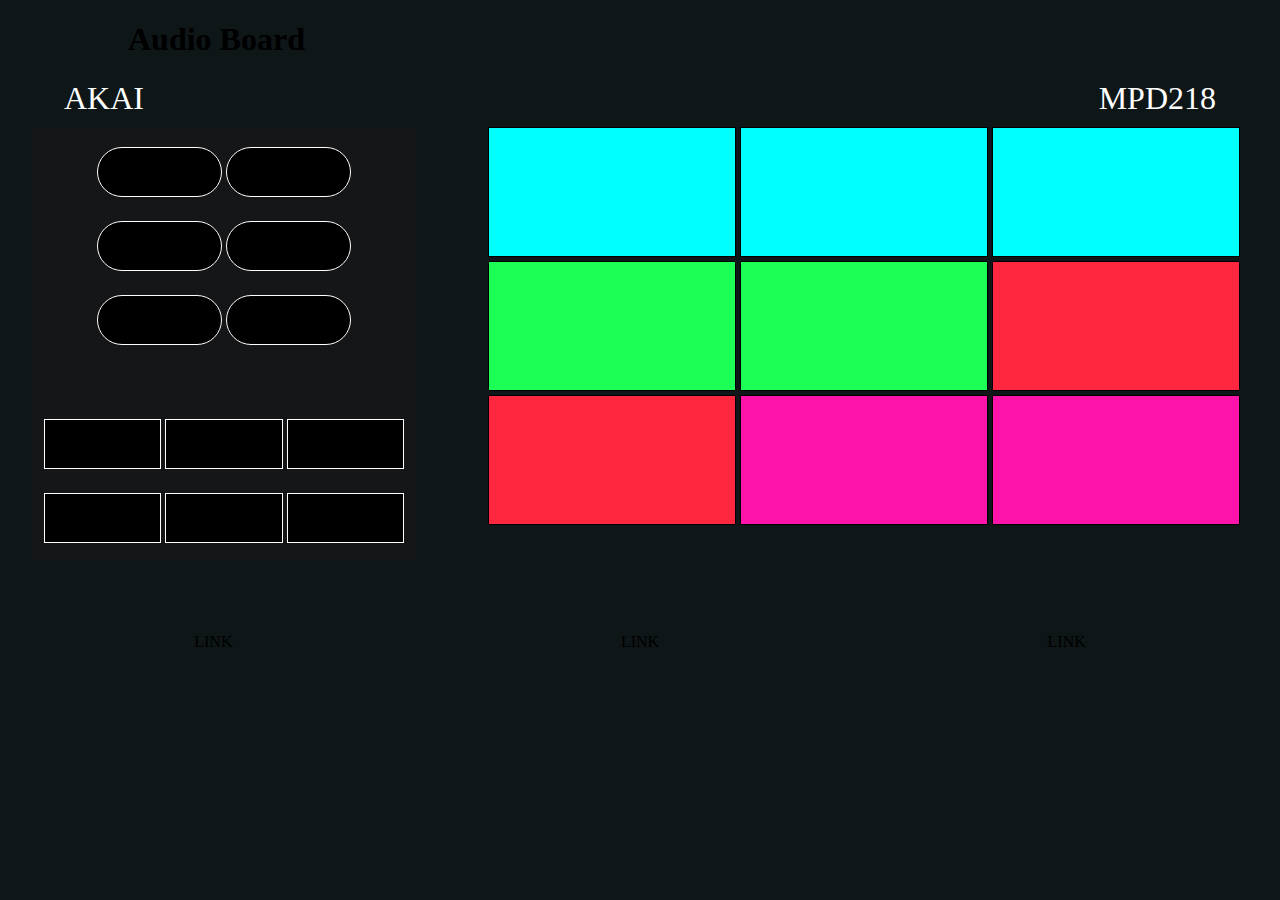
==== drumkit/drumkit.html @ c0fdc21f "inital css setup" ====
<!DOCTYPE html>
<html lang="en">
<head>
  <meta charset="UTF-8">
  <link rel="stylesheet" href="drumkit.css">
  <title>JS-30 - Drumkit</title>
</head>
<body>
  
  <header class="header">
    <h1>Audio Board</h1>
  </header>
  <div class="title">
    <div class="model">AKAI</div>
    <div class="brand">MPD218</div>
  </div>
  <section class="mainsection">
    <div class="side-container">
      <div class="audio-tuner">
        <div class="audio-kit-tuners" id=""></div>
        <div class="audio-kit-tuners" id=""></div>
        <div class="audio-kit-tuners" id=""></div>
        <div class="audio-kit-tuners" id=""></div>
        <div class="audio-kit-tuners" id=""></div>
        <div class="audio-kit-tuners" id=""></div>
      </div>
      <div class="audio-buttons">
        <div class="audio-kit-buttons" id=""></div>
        <div class="audio-kit-buttons" id=""></div>
        <div class="audio-kit-buttons" id=""></div>
        <div class="audio-kit-buttons" id=""></div>
        <div class="audio-kit-buttons" id=""></div>
        <div class="audio-kit-buttons" id=""></div>
      </div>
    </div>
    <div class="board-container">
      <div class="audio-board" id="_1" data-key="00"></div>
      <div class="audio-board" id="_2" data-key="00"></div>
      <div class="audio-board" id="_3" data-key="00"></div>
      <div class="audio-board" id="_4" data-key="00"></div>
      <div class="audio-board" id="_5" data-key="00"></div>
      <div class="audio-board" id="_6" data-key="00"></div>
      <div class="audio-board" id="_7" data-key="00"></div>
      <div class="audio-board" id="_8" data-key="00"></div>
      <div class="audio-board" id="_9" data-key="00"></div>   
    </div>




  </section>
  <footer class="footer">
    <a href="" class="link">LINK</a>
    <a href="" class="link">LINK</a>
    <a href="" class="link">LINK</a>
  </footer>
  




<script src="drumkit.js"></script>  
</body>
</html>
---- drumkit/drumkit.css ----
body{
  margin: 0;
  padding: 0;
  background-color: #0E1617;
}

.header{
  width: 80%;
  margin: auto;
}


.title{
  display: flex;
  justify-content: space-between;
  margin-left: 4rem;
  margin-right: 4rem;
  font-size: 2rem;
  color: white;
}

.mainsection{
  background-color: #0E1617;
  width: 100%;
  height: 500px;
  margin: auto;
  display: flex;
  justify-content: space-around;
}

.footer{
  background-color: #0E1617;
  width: 100%;
  height: 100px;
  margin: auto;
  display: flex;
  justify-content: space-around;
}

.link{
  margin-top: 1rem;
  text-decoration: none;
  color: black;
}
.top-board{
  background-color: blue;
  height: 100px;
  width: 60%;
  margin-top: 10px;
  margin: auto;

}

.side-container{
  width: 30%;
  height: 400px;
  text-align: center;
  background-color: #141617;
  margin-top: 10px;
}

.board-container{
  height: 400px;
  width: 60%;
  margin-top: 10px;
  text-align: center;
}

.audio-board{
  height: 32%;
  width: 32%;
  border: 1px solid black;
  display: inline-block;
}

.audio-tuner{
  background-color: #141617;
  width: 80%;
  height: 60%;
  margin: auto;
  margin-bottom: 2rem;
}

.audio-buttons{
  background-color: #141617;
  width: 100%;
  height: 40%;
  margin: auto;
}

.audio-kit-buttons{
  display: inline-block;
  background-color: black;
  border: 1px solid white;
  margin-top: 20px;
  width: 30%;
  height: 30%;
}

.audio-kit-tuners{
  display: inline-block;
  background-color: black;
  border: 1px solid white;
  margin-top: 20px;
  width: 40%;
  height: 20%;

  border-radius: 50px;
}

#_1{
  background-color: #00FFFF;
}
#_2{
  background-color: #00FFFF;
}
#_3{
  background-color: #00FFFF;
}
#_4{
  background-color: #1CFF54;
}
#_5{
  background-color: #1CFF54;
}
#_6{
  background-color: #FF2640;
}
#_7{
  background-color: #FF2640;
}
#_8{
  background-color: #FF14AB;
}
#_9{
  background-color: #FF14AB;
}
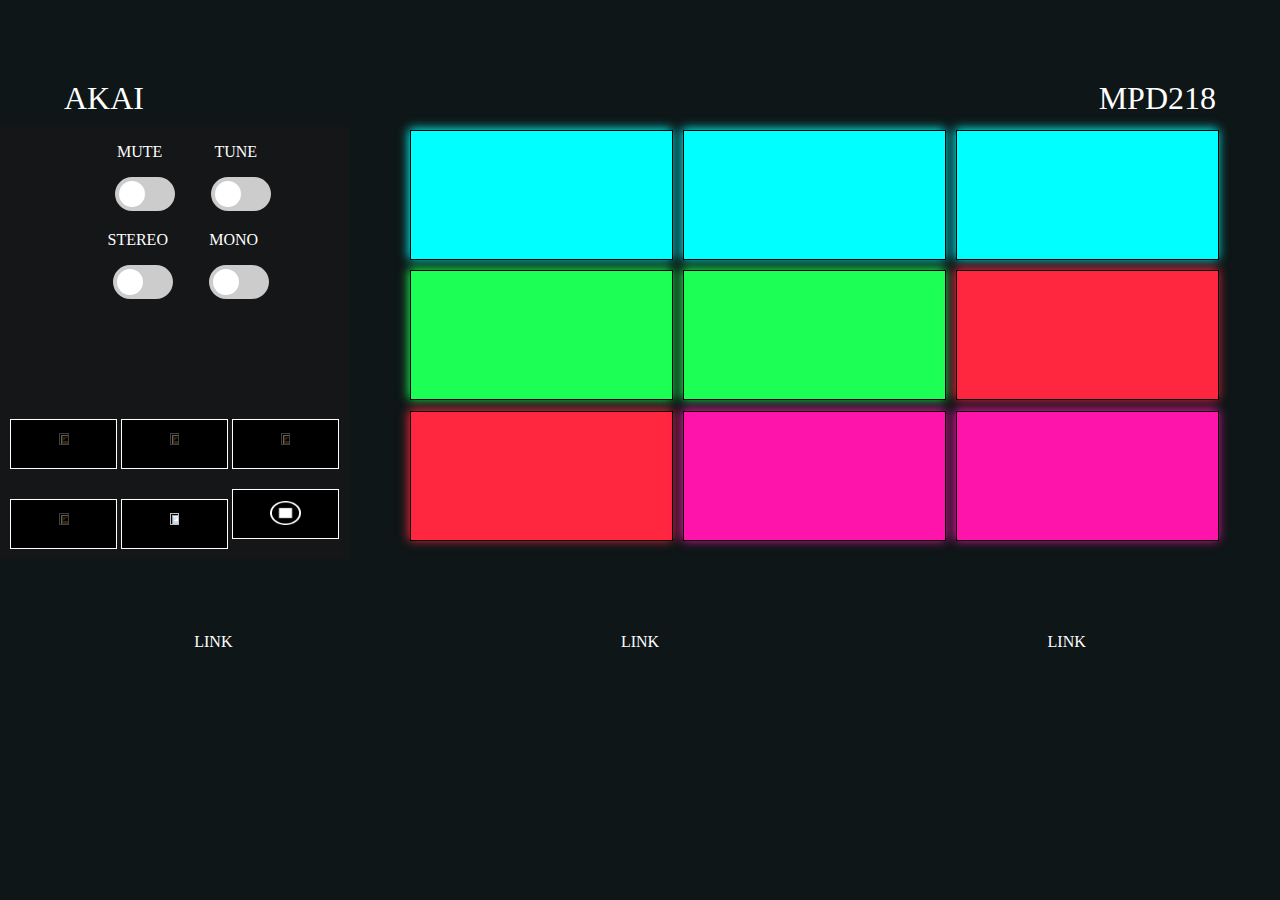
==== commit da44e885: "some touch" ====
--- a/drumkit/drumkit.html
+++ b/drumkit/drumkit.html
@@ -17,32 +17,69 @@
   <section class="mainsection">
     <div class="side-container">
       <div class="audio-tuner">
-        <div class="audio-kit-tuners" id=""></div>
-        <div class="audio-kit-tuners" id=""></div>
-        <div class="audio-kit-tuners" id=""></div>
-        <div class="audio-kit-tuners" id=""></div>
-        <div class="audio-kit-tuners" id=""></div>
-        <div class="audio-kit-tuners" id=""></div>
+        <div class="audio-kit-tuners" id=""> 
+        </div>
+        <div class="audio-kit-tuners" id="">
+          <p class="toggle-header">MUTE</p>
+          <label class="switch">
+            <input type="checkbox" class="toggle">
+            <span class="slider round" ></span>
+          </label>
+        </div>
+        <div class="audio-kit-tuners" id="">
+          <p class="toggle-header">TUNE</p>
+          <label class="switch">
+            <input type="checkbox" class="toggle">
+            <span class="slider round"></span>
+          </label>
+        </div>
+        <div class="audio-kit-tuners" id="">
+          <p class="toggle-header">STEREO</p>
+          <label class="switch">
+            <input type="checkbox" class="toggle">
+            <span class="slider round"></span>
+          </label>
+        </div>
+        <div class="audio-kit-tuners" id="">
+          <p class="toggle-header">MONO</p>
+          <label class="switch">
+            <input type="checkbox" class="toggle">
+            <span class="slider round"></span>
+          </label>
+        </div>
+
       </div>
       <div class="audio-buttons">
-        <div class="audio-kit-buttons" id=""></div>
-        <div class="audio-kit-buttons" id=""></div>
-        <div class="audio-kit-buttons" id=""></div>
-        <div class="audio-kit-buttons" id=""></div>
-        <div class="audio-kit-buttons" id=""></div>
-        <div class="audio-kit-buttons" id=""></div>
+        <div class="audio-kit-buttons" id="rewind">
+          <img src="http://pluspng.com/img-png/previous-button-png-arrow-back-basic-button-control-media-player-previous-512.png" alt="" class="kit-images">
+        </div>
+        <div class="audio-kit-buttons" id="play">
+          <img src="https://cdn3.iconfinder.com/data/icons/technology-internet-and-communication/100/technology_internet_communications20-512.png" alt="" class="kit-images">
+        </div>
+        <div class="audio-kit-buttons" id="forward">
+          <img src="https://cdn3.iconfinder.com/data/icons/line/36/fastforward-512.png" alt="" class="kit-images">
+        </div>
+        <div class="audio-kit-buttons" id="pause">
+          <img src="https://cdn3.iconfinder.com/data/icons/line/36/pause-512.png" alt="" class="kit-images">
+        </div>
+        <div class="audio-kit-buttons" id="record">
+          <img src="https://openclipart.org/image/2400px/svg_to_png/212387/rodentia-icons_media-record.png" alt="" class="kit-images-record">
+        </div>
+        <div class="audio-kit-buttons" id="stop">
+          <img src="./assets/multimedia.png" alt="" class="kit-images">
+        </div>
       </div>
     </div>
     <div class="board-container">
-      <div class="audio-board" id="_1" data-key="00"></div>
-      <div class="audio-board" id="_2" data-key="00"></div>
-      <div class="audio-board" id="_3" data-key="00"></div>
-      <div class="audio-board" id="_4" data-key="00"></div>
-      <div class="audio-board" id="_5" data-key="00"></div>
-      <div class="audio-board" id="_6" data-key="00"></div>
-      <div class="audio-board" id="_7" data-key="00"></div>
-      <div class="audio-board" id="_8" data-key="00"></div>
-      <div class="audio-board" id="_9" data-key="00"></div>   
+      <div class="audio-board" id="_1" data-key="65"></div>
+      <div class="audio-board" id="_2" data-key="83"></div>
+      <div class="audio-board" id="_3" data-key="68"></div>
+      <div class="audio-board" id="_4" data-key="70"></div>
+      <div class="audio-board" id="_5" data-key="71"></div>
+      <div class="audio-board" id="_6" data-key="72"></div>
+      <div class="audio-board" id="_7" data-key="74"></div>
+      <div class="audio-board" id="_8" data-key="75"></div>
+      <div class="audio-board" id="_9" data-key="76"></div>   
     </div>
 
 
@@ -55,8 +92,15 @@
     <a href="" class="link">LINK</a>
   </footer>
   
-
-
+  <audio id="_1" data-key="65" src='./assets/snare.mp3' class="audio-key"></audio>
+  <audio id="_2" data-key="83" src='./assets/hat.wav' class="audio-key"></audio>
+  <audio id="_3" data-key="68" src='./assets/clap.wav' class="audio-key"></audio>
+  <audio id="_4" data-key="70" src='./assets/fx.wav' class="audio-key"></audio>
+  <audio id="_5" data-key="71" src='./assets/highhat.wav' class="audio-key"></audio>
+  <audio id="_6" data-key="72" src='./assets/kick.wav' class="audio-key"></audio>
+  <audio id="_7" data-key="74" src='./assets/snare.wav' class="audio-key"></audio>
+  <audio id="_8" data-key="75" src='./assets/tom.wav' class="audio-key"></audio>
+  <audio id="_9" data-key="76" src='./assets/snare.mp3' class="audio-key"></audio>
 
 
 <script src="drumkit.js"></script>  
--- a/drumkit/drumkit.css
+++ b/drumkit/drumkit.css
@@ -7,6 +7,7 @@
 .header{
   width: 80%;
   margin: auto;
+  color: transparent;
 }
 
 
@@ -40,7 +41,7 @@
 .link{
   margin-top: 1rem;
   text-decoration: none;
-  color: black;
+  color: #fff;
 }
 .top-board{
   background-color: blue;
@@ -61,16 +62,17 @@
 
 .board-container{
   height: 400px;
-  width: 60%;
+  width: 80%;
   margin-top: 10px;
   text-align: center;
 }
 
 .audio-board{
   height: 32%;
-  width: 32%;
+  width: 28%;
   border: 1px solid black;
   display: inline-block;
+  margin: 0.2rem;
 }
 
 .audio-tuner{
@@ -99,39 +101,126 @@
 
 .audio-kit-tuners{
   display: inline-block;
-  background-color: black;
-  border: 1px solid white;
-  margin-top: 20px;
-  width: 40%;
-  height: 20%;
-
-  border-radius: 50px;
 }
 
 #_1{
   background-color: #00FFFF;
+  box-shadow: -1px -1px 10px #00FFFF;
 }
 #_2{
   background-color: #00FFFF;
+  box-shadow: -1px -1px 10px #00FFFF;
 }
 #_3{
   background-color: #00FFFF;
+  box-shadow: -1px -1px 10px #00FFFF;
 }
 #_4{
   background-color: #1CFF54;
+  box-shadow: -1px -1px 10px #1CFF54;
 }
 #_5{
   background-color: #1CFF54;
+  box-shadow: -1px -1px 10px #1CFF54;
 }
 #_6{
   background-color: #FF2640;
+  box-shadow: -1px -1px 10px #FF2640;
 }
 #_7{
   background-color: #FF2640;
+  box-shadow: -1px -1px 10px #FF2640;
 }
 #_8{
   background-color: #FF14AB;
+  box-shadow: -1px -1px 10px #FF14AB;
 }
 #_9{
   background-color: #FF14AB;
-}
+  box-shadow: -1px -1px 10px #FF14AB;
+}
+
+.kit-images{
+  width: 30%;
+  margin: 0;
+  padding: 0;
+  display: inline-block;
+  margin-top: 0.7rem;
+  height: 50%;
+  filter: invert(200%);
+}
+
+.kit-images-record{
+  width: 30%;
+  margin: 0;
+  padding: 0;
+  display: inline-block;
+  margin-top: 0.7rem;
+  width: 30%;
+  height: 50%;
+
+
+}
+
+.switch {
+  position: relative;
+  display: inline-block;
+  width: 60px;
+  height: 34px;
+  color: white;
+  margin-left: 2rem;
+}
+
+.switch input {display:none;}
+
+.slider {
+  position: absolute;
+  cursor: pointer;
+  top: 0;
+  left: 0;
+  right: 0;
+  bottom: 0;
+  background-color: #ccc;
+  -webkit-transition: .4s;
+  transition: .4s;
+}
+
+.slider:before {
+  position: absolute;
+  content: "";
+  height: 26px;
+  width: 26px;
+  left: 4px;
+  bottom: 4px;
+  background-color: white;
+  -webkit-transition: .4s;
+  transition: .4s;
+}
+
+input:checked + .slider {
+  background-color: #2196F3;
+}
+
+input:focus + .slider {
+  box-shadow: 0 0 1px #2196F3;
+}
+
+input:checked + .slider:before {
+  -webkit-transform: translateX(26px);
+  -ms-transform: translateX(26px);
+  transform: translateX(26px);
+}
+
+/* Rounded sliders */
+.slider.round {
+  border-radius: 34px;
+}
+
+.slider.round:before {
+  border-radius: 50%;
+}
+
+.toggle-header{
+  color: white;
+  margin-left: 1.4rem;
+}
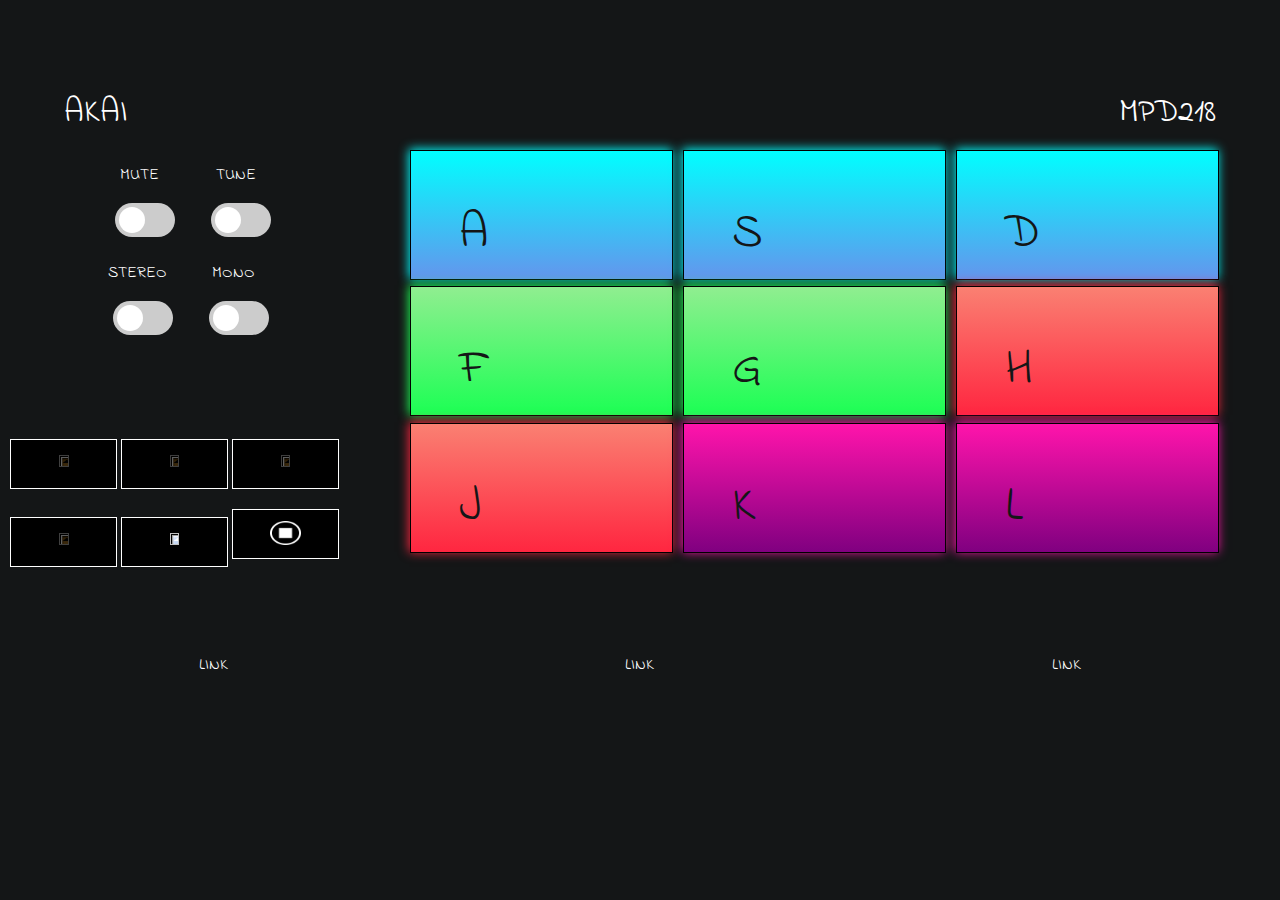
==== commit 04bc8039: "Audio goal met, stretch goals not started" ====
--- a/drumkit/drumkit.html
+++ b/drumkit/drumkit.html
@@ -3,6 +3,7 @@
 <head>
   <meta charset="UTF-8">
   <link rel="stylesheet" href="drumkit.css">
+  <link href="https://fonts.googleapis.com/css?family=Indie+Flower|Ranga" rel="stylesheet">
   <title>JS-30 - Drumkit</title>
 </head>
 <body>
@@ -71,15 +72,33 @@
       </div>
     </div>
     <div class="board-container">
-      <div class="audio-board" id="_1" data-key="65"></div>
-      <div class="audio-board" id="_2" data-key="83"></div>
-      <div class="audio-board" id="_3" data-key="68"></div>
-      <div class="audio-board" id="_4" data-key="70"></div>
-      <div class="audio-board" id="_5" data-key="71"></div>
-      <div class="audio-board" id="_6" data-key="72"></div>
-      <div class="audio-board" id="_7" data-key="74"></div>
-      <div class="audio-board" id="_8" data-key="75"></div>
-      <div class="audio-board" id="_9" data-key="76"></div>   
+      <div class="audio-board" id="_1" data-key="65">
+        <p>A</p>
+      </div>
+      <div class="audio-board" id="_2" data-key="83">
+        <p>S</p>
+      </div>
+      <div class="audio-board" id="_3" data-key="68">
+        <p>D</p>
+      </div>
+      <div class="audio-board" id="_4" data-key="70">
+        <p>F</p>
+      </div>
+      <div class="audio-board" id="_5" data-key="71">
+        <p>G</p>
+      </div>
+      <div class="audio-board" id="_6" data-key="72">
+        <p>H</p>
+      </div>
+      <div class="audio-board" id="_7" data-key="74">
+        <p>J</p>
+      </div>
+      <div class="audio-board" id="_8" data-key="75">
+        <p>K</p>
+      </div>
+      <div class="audio-board" id="_9" data-key="76">
+        <p>L</p>
+      </div>   
     </div>
 
 
--- a/drumkit/drumkit.css
+++ b/drumkit/drumkit.css
@@ -1,7 +1,8 @@
 body{
   margin: 0;
   padding: 0;
-  background-color: #0E1617;
+  background-color: #141617;
+  font-family: 'Indie Flower', cursive;
 }
 
 .header{
@@ -21,7 +22,7 @@
 }
 
 .mainsection{
-  background-color: #0E1617;
+  background-color: #141617;
   width: 100%;
   height: 500px;
   margin: auto;
@@ -30,7 +31,7 @@
 }
 
 .footer{
-  background-color: #0E1617;
+  background-color: #141617;
   width: 100%;
   height: 100px;
   margin: auto;
@@ -73,6 +74,23 @@
   border: 1px solid black;
   display: inline-block;
   margin: 0.2rem;
+  transition: all 0.07s;
+}
+
+.playing{
+  height: 32%;
+  width: 28%;
+  border: 1px solid black;
+  display: inline-block;
+  margin: 0.2rem;
+  transform: scale(1.1);
+}
+
+.audio-board p{
+  color: #141617;
+  font-size: 3rem;
+  margin: 3rem;
+  text-align: left;
 }
 
 .audio-tuner{
@@ -104,39 +122,39 @@
 }
 
 #_1{
-  background-color: #00FFFF;
+  background: linear-gradient(#00FFFF, cornflowerblue);
   box-shadow: -1px -1px 10px #00FFFF;
 }
 #_2{
-  background-color: #00FFFF;
+  background: linear-gradient(#00FFFF, cornflowerblue);
   box-shadow: -1px -1px 10px #00FFFF;
 }
 #_3{
-  background-color: #00FFFF;
+  background: linear-gradient(#00FFFF, cornflowerblue);
   box-shadow: -1px -1px 10px #00FFFF;
 }
 #_4{
-  background-color: #1CFF54;
+  background: linear-gradient(lightgreen,#1CFF54);
   box-shadow: -1px -1px 10px #1CFF54;
 }
 #_5{
-  background-color: #1CFF54;
+  background: linear-gradient(lightgreen,#1CFF54);
   box-shadow: -1px -1px 10px #1CFF54;
 }
 #_6{
-  background-color: #FF2640;
+  background: linear-gradient(salmon,#FF2640);
   box-shadow: -1px -1px 10px #FF2640;
 }
 #_7{
-  background-color: #FF2640;
+  background: linear-gradient(salmon,#FF2640);
   box-shadow: -1px -1px 10px #FF2640;
 }
 #_8{
-  background-color: #FF14AB;
+  background: linear-gradient(#FF14AB, purple);
   box-shadow: -1px -1px 10px #FF14AB;
 }
 #_9{
-  background-color: #FF14AB;
+  background: linear-gradient(#FF14AB, purple);
   box-shadow: -1px -1px 10px #FF14AB;
 }
 
